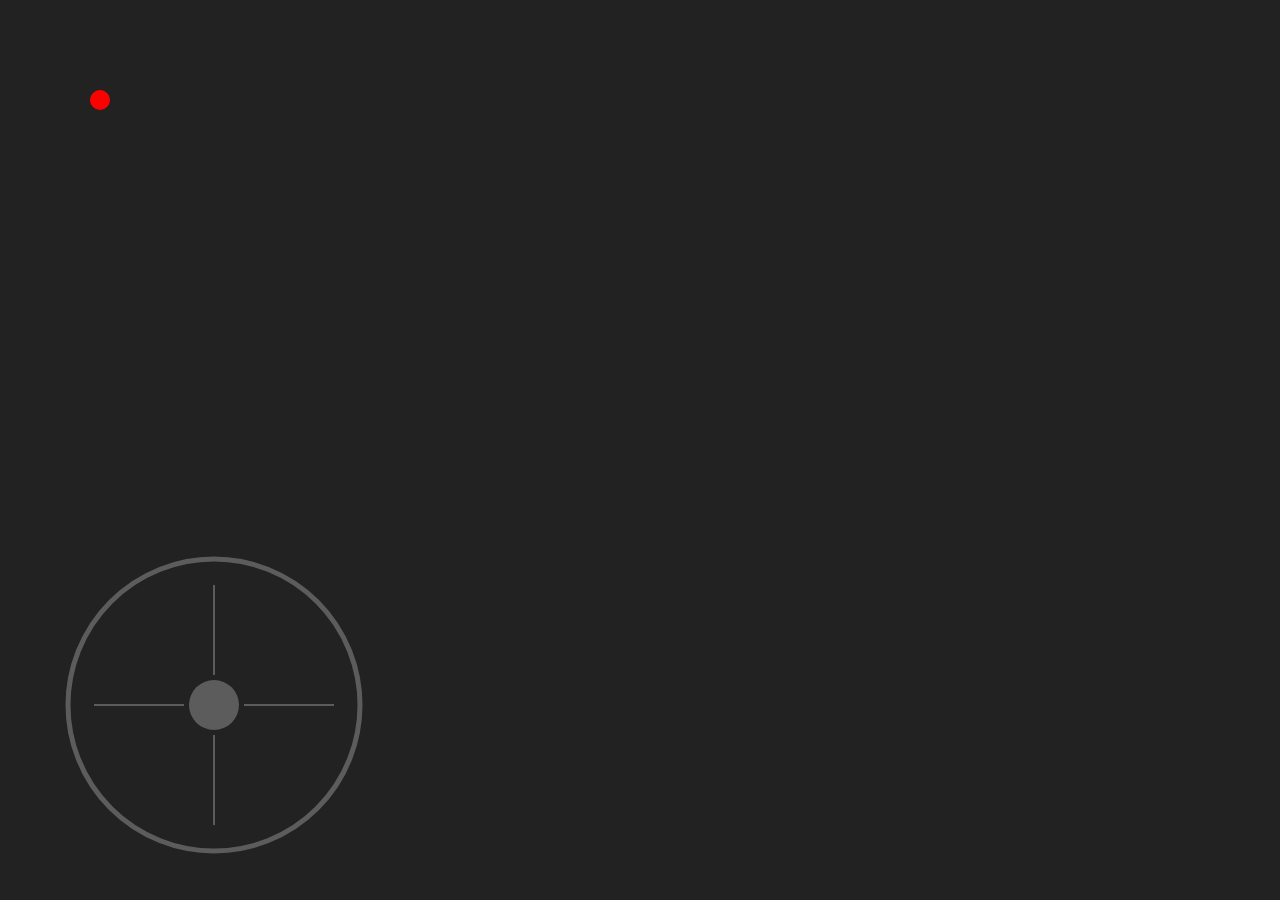
==== index.html @ 10c478e3 "vp and trackpad" ====
<!doctype html>
<!--
Author : Alexander Perlock
MACID : perlocka

Date Created     : 02 03 26
Date Modified    : 02 03 26

Main page for JS assignment
-->
<html>

<head>
    <meta charset="utf-8">
    <meta name="viewport" content="width=device-width, initial-scale=1.0">

    <title>TODO : Name JS Assignment</title>

    <link rel="stylesheet" href="./assets/css/global.css">

    <script src="./js/trackpad.js"></script> 
    <script src="./js/event_listeners.js"></script>

</head>

<body>
    <div id="display">
        <canvas id="banner" class="main"></canvas>
    </div>
    <div id="controls">
        <canvas id="trackpad" width="300" height="300"></canvas>
    </div>
</body>

</html>
---- assets/css/global.css ----
/* 
 * Author : Alexander Perlock
 * MACID : perlocka
 * Date Created : 02 03 26
 * Date Modified : 02 03 26
 * 
 * Global formating and imports
 */

/* Imports */
@import url(./colour.css);

/* Formating */
* {
    margin : 0;
    padding : 0;
}

body {
    background-color: var(--bg-colour);
    color: var(--fg-colour);

    overflow: hidden;
}

canvas {
    /* max-width: 99.48vw; */
    /* max-height: 99.48vh; */
}

.main {
    /* https://stackoverflow.com/questions/73546361/how-to-make-a-canvas-proportionally-responsive */
    /* width: 50vmin;
    height: 100vmin; */
    background-color: #222;
}


.trackpad {
    position:absolute;
    bottom: 5%;
    left: 5%;
    z-index: 10;
    border-radius: 100%;
}

@media (min-width: 720px) {
    /* .main {
        width: 100vmin;
        height: 50vmin;
    } */
}
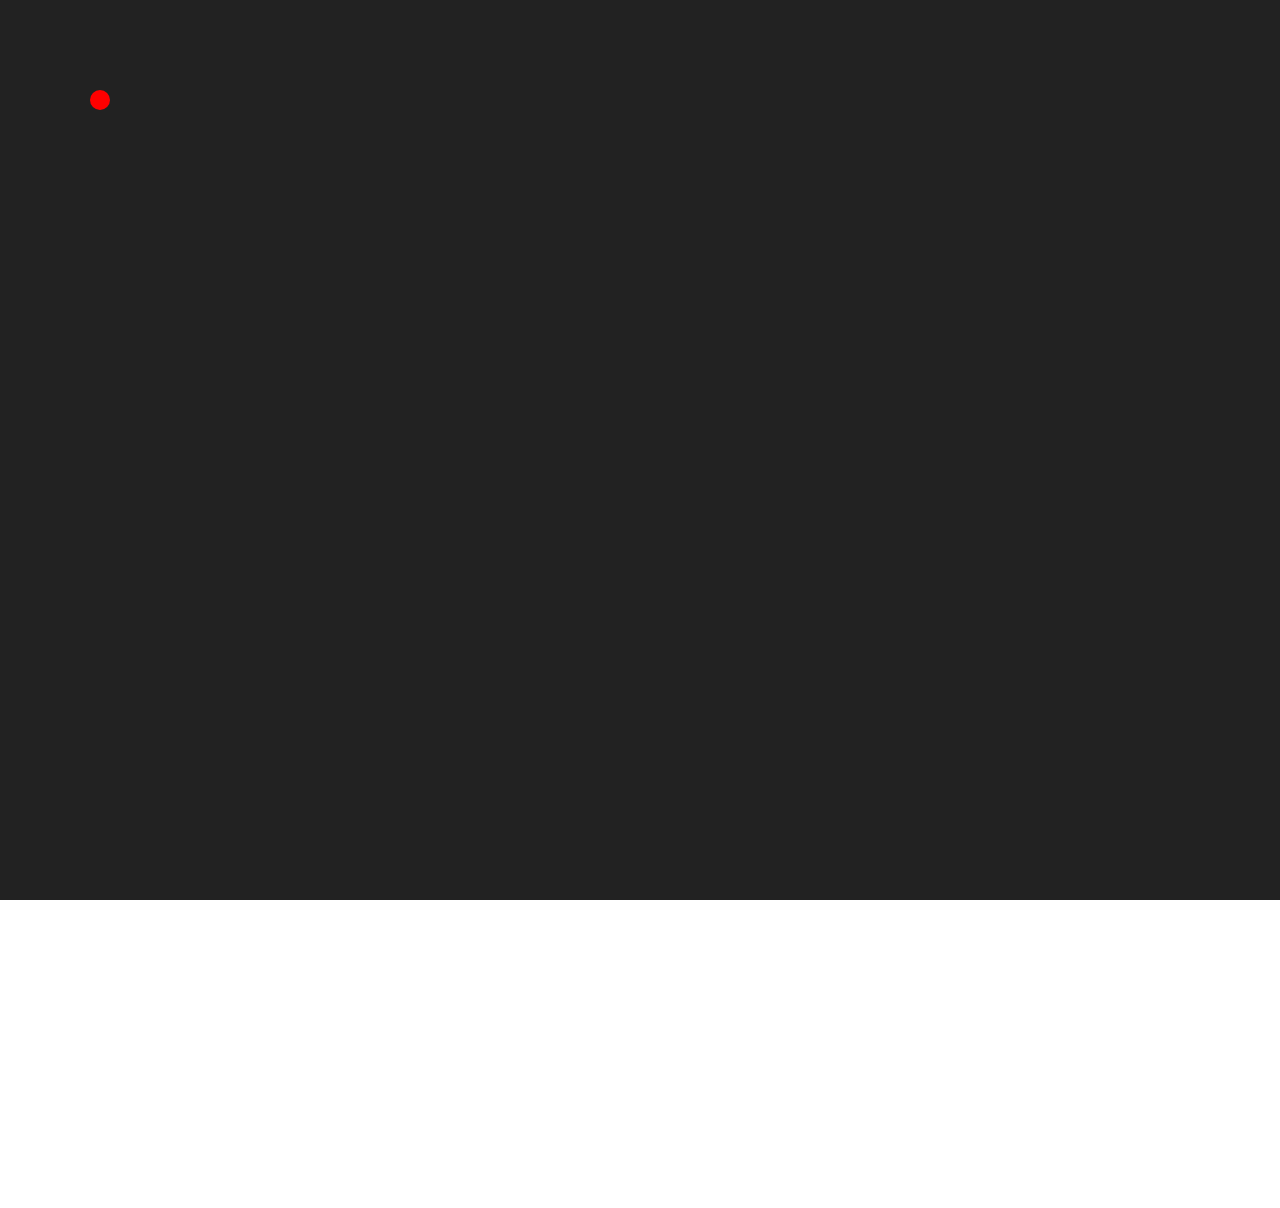
==== commit ab2bdd81: "added keyboard controls" ====
--- a/index.html
+++ b/index.html
@@ -18,7 +18,7 @@
 
     <link rel="stylesheet" href="./assets/css/global.css">
 
-    <script src="./js/trackpad.js"></script> 
+    <script src="./js/controls.js"></script> 
     <script src="./js/event_listeners.js"></script>
 
 </head>
--- a/assets/css/global.css
+++ b/assets/css/global.css
@@ -14,6 +14,12 @@
 * {
     margin : 0;
     padding : 0;
+    border : 0;
+    /* background-color: #222; */
+}
+
+html {
+    background-color: #222;
 }
 
 body {
@@ -23,10 +29,10 @@
     overflow: hidden;
 }
 
-canvas {
-    /* max-width: 99.48vw; */
-    /* max-height: 99.48vh; */
-}
+/* canvas {
+    max-width: 99.48vw; 
+    max-height: 99.48vh;
+} */
 
 .main {
     /* https://stackoverflow.com/questions/73546361/how-to-make-a-canvas-proportionally-responsive */
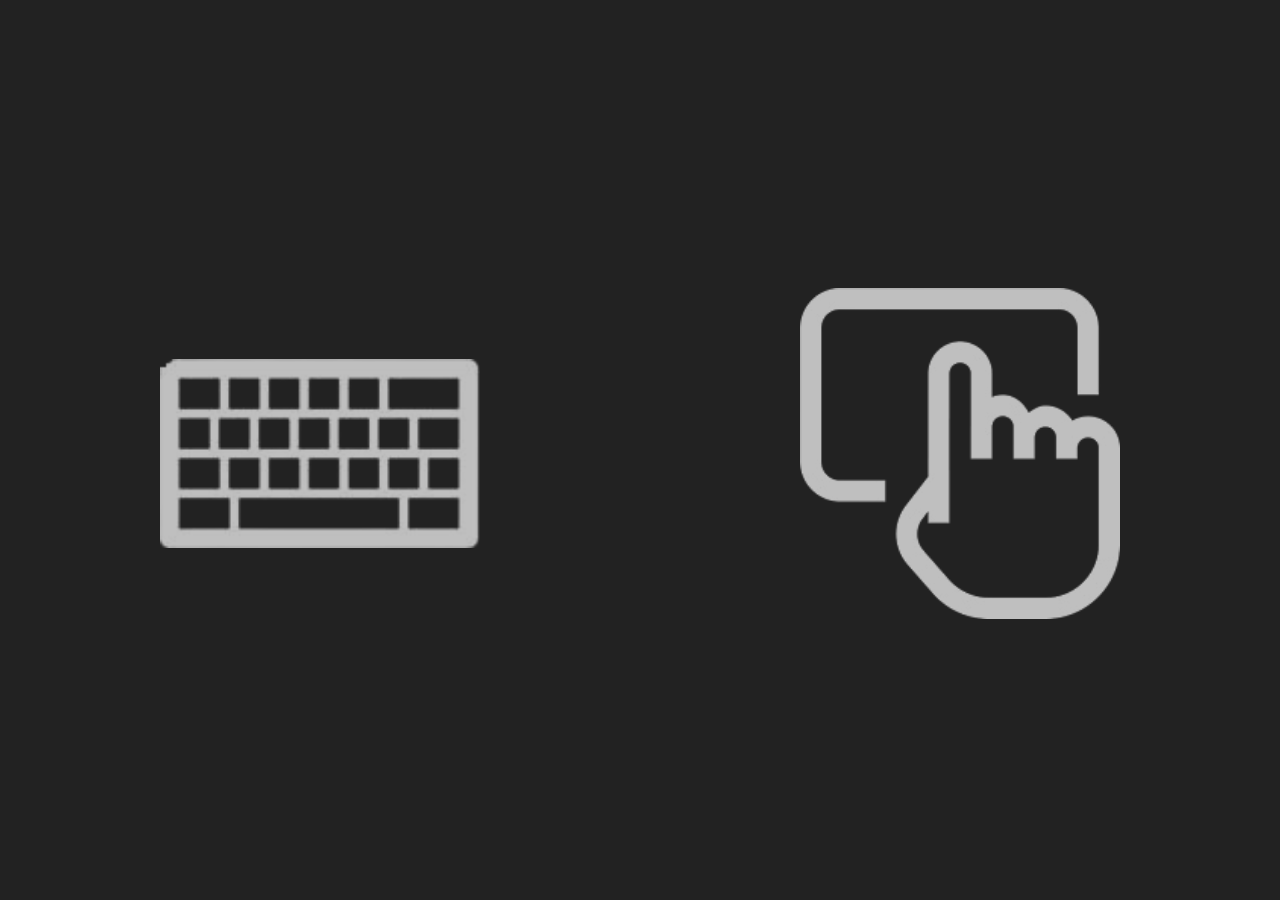
==== commit 87c9e86a: "screen control and swaping" ====
--- a/index.html
+++ b/index.html
@@ -19,17 +19,17 @@
     <link rel="stylesheet" href="./assets/css/global.css">
 
     <script src="./js/controls.js"></script> 
+    <script src="./js/logic.js"></script>
     <script src="./js/event_listeners.js"></script>
 
 </head>
 
 <body>
+    <canvas id="banner" class="main"></canvas>
     <div id="display">
-        <canvas id="banner" class="main"></canvas>
+        <!-- <canvas id="banner" class="main"></canvas> -->
     </div>
-    <div id="controls">
-        <canvas id="trackpad" width="300" height="300"></canvas>
-    </div>
+    <div id="controls"></div>
 </body>
 
 </html>
--- a/assets/css/global.css
+++ b/assets/css/global.css
@@ -2,7 +2,7 @@
  * Author : Alexander Perlock
  * MACID : perlocka
  * Date Created : 02 03 26
- * Date Modified : 02 03 26
+ * Date Modified : 10 03 26
  * 
  * Global formating and imports
  */
@@ -19,7 +19,7 @@
 }
 
 html {
-    background-color: #222;
+    background-color: var(--bg-colour);
 }
 
 body {
@@ -39,8 +39,24 @@
     /* width: 50vmin;
     height: 100vmin; */
     background-color: #222;
+    position: absolute;
+    top: 0;
+    left: 0;
 }
 
+#display {
+    display: block;
+    align-items: center;
+}
+
+#display > img {
+    filter: invert(75%);
+    /* margin-left: 25%; */
+    /* margin-bottom: 10%; */
+    z-index: 10;
+    width: 33%;
+    padding: 12.5%;
+}
 
 .trackpad {
     position:absolute;
@@ -51,8 +67,13 @@
 }
 
 @media (min-width: 720px) {
-    /* .main {
-        width: 100vmin;
-        height: 50vmin;
-    } */
+    #display {
+        display: flex;
+    }
+
+    #display > img {
+        margin-top: 10%;
+        padding: 12.5%;
+    }
+    
 }
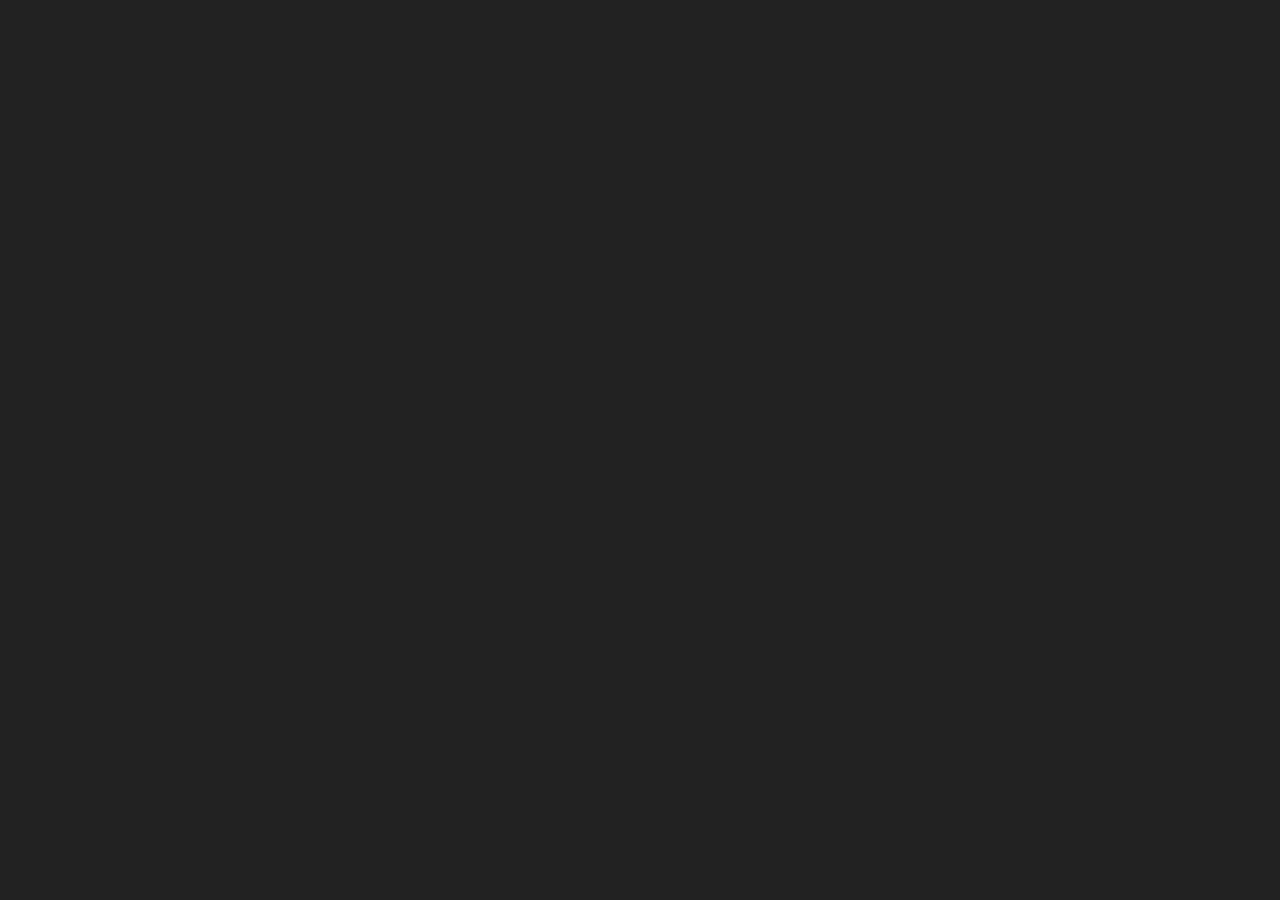
==== commit 68687538: "a" ====
--- a/index.html
+++ b/index.html
@@ -18,6 +18,7 @@
 
     <link rel="stylesheet" href="./assets/css/global.css">
 
+    <script src="./js/map.js"></script>
     <script src="./js/controls.js"></script> 
     <script src="./js/logic.js"></script>
     <script src="./js/event_listeners.js"></script>
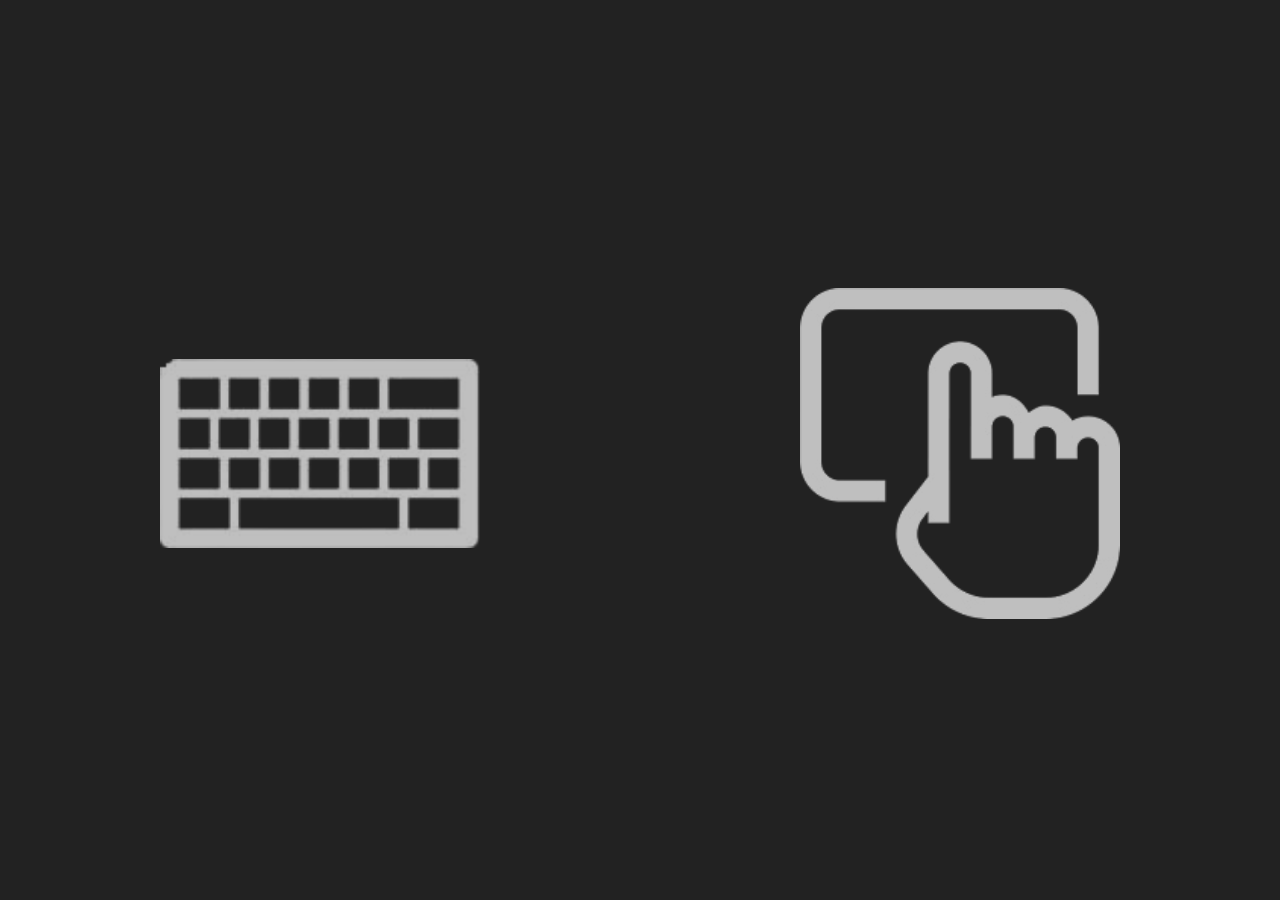
==== commit a1ba19c9: "Map and game" ====
--- a/index.html
+++ b/index.html
@@ -27,9 +27,7 @@
 
 <body>
     <canvas id="banner" class="main"></canvas>
-    <div id="display">
-        <!-- <canvas id="banner" class="main"></canvas> -->
-    </div>
+    <div id="display"> </div>
     <div id="controls"></div>
 </body>
 
--- a/assets/css/global.css
+++ b/assets/css/global.css
@@ -32,6 +32,17 @@
 /* canvas {
     max-width: 99.48vw; 
     max-height: 99.48vh;
+} */
+
+/* #banner {
+    max-height: 80%;
+    max-width: 80%;
+} */
+
+/* #banner {
+    left: 10%;
+    top: 5%;
+    bottom: 5%;
 } */
 
 .main {
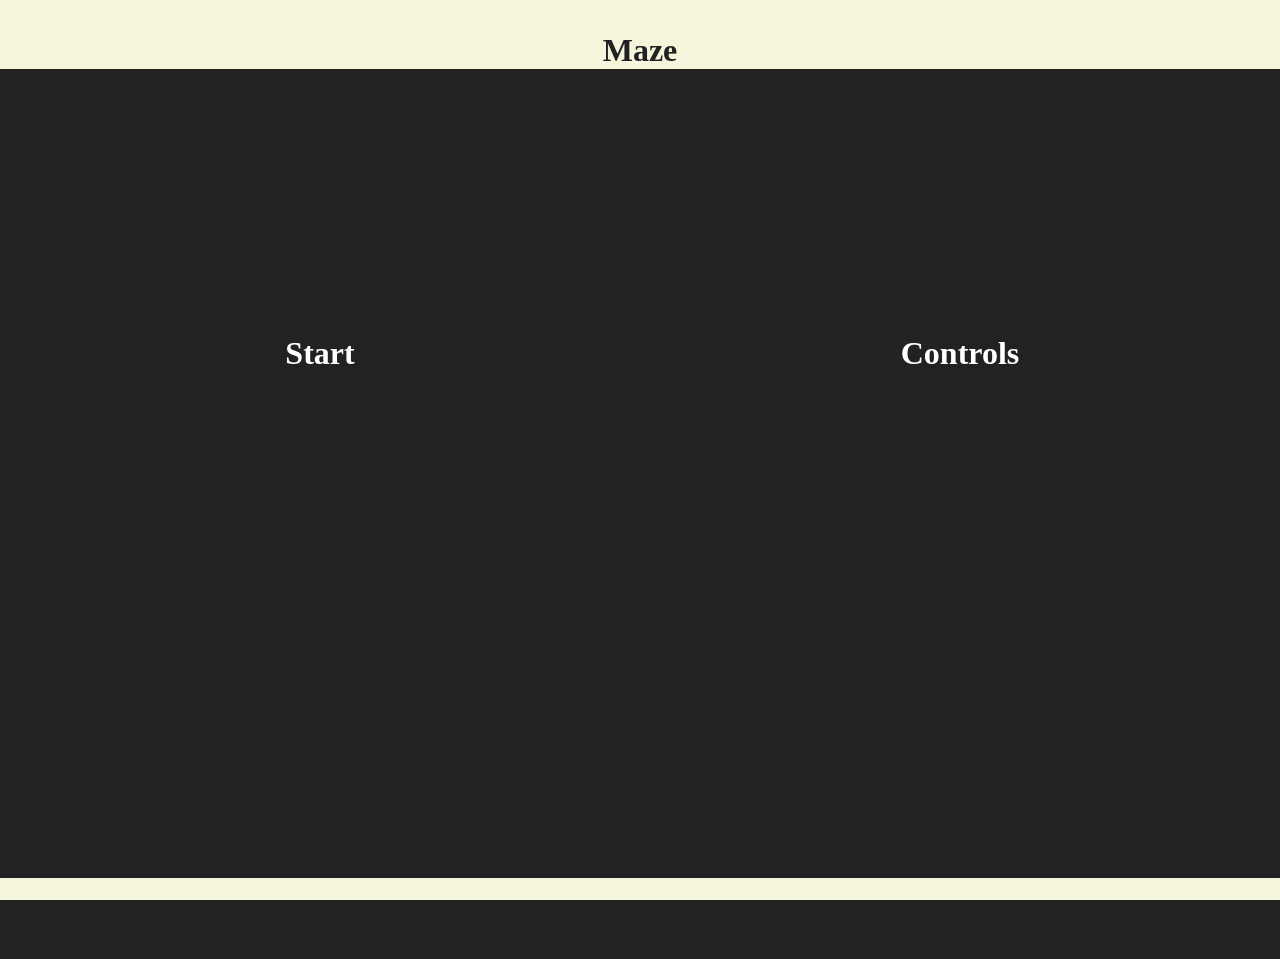
==== commit 0b5188bf: "setup" ====
--- a/index.html
+++ b/index.html
@@ -14,7 +14,7 @@
     <meta charset="utf-8">
     <meta name="viewport" content="width=device-width, initial-scale=1.0">
 
-    <title>TODO : Name JS Assignment</title>
+    <title>Maze</title>
 
     <link rel="stylesheet" href="./assets/css/global.css">
 
@@ -26,9 +26,11 @@
 </head>
 
 <body>
+    <header><div id="exit"></div><h1>Maze</h1></header>
     <canvas id="banner" class="main"></canvas>
     <div id="display"> </div>
     <div id="controls"></div>
+    <footer></footer>
 </body>
 
 </html>
--- a/assets/css/global.css
+++ b/assets/css/global.css
@@ -12,79 +12,114 @@
 
 /* Formating */
 * {
+    background-color: var(--bg-colour);
+    color: var(--fg-colour);
     margin : 0;
     padding : 0;
     border : 0;
-    /* background-color: #222; */
-}
-
-html {
-    background-color: var(--bg-colour);
+    font-size: 2vh + 2vw;
+    list-style: none;
 }
 
 body {
-    background-color: var(--bg-colour);
-    color: var(--fg-colour);
-
     overflow: hidden;
 }
 
-/* canvas {
-    max-width: 99.48vw; 
-    max-height: 99.48vh;
-} */
+header, header *, footer, footer * {
+    background-color: var(--h-bg-colour);
+    color: var(--h-fg-colour)
+}
 
-/* #banner {
-    max-height: 80%;
-    max-width: 80%;
-} */
+header, footer {
+    width: 100vw;
+    z-index: 20;
+}
 
-/* #banner {
-    left: 10%;
-    top: 5%;
-    bottom: 5%;
-} */
+header {
+    position: relative;
+    height: 7.5vh;
+}
+
+footer {
+    position: absolute;
+    height: 2.5vh;
+    bottom: 0;
+}
+
+header h1 {
+    padding-top: 2.5%;
+    text-align: center;
+}
+
+#exit {
+    position: absolute;
+    top : 0;
+    bottom: 0;
+    z-index: 30;
+}
+
 
 .main {
     /* https://stackoverflow.com/questions/73546361/how-to-make-a-canvas-proportionally-responsive */
     /* width: 50vmin;
     height: 100vmin; */
-    background-color: #222;
+    /* background-color: #222; */
     position: absolute;
     top: 0;
     left: 0;
 }
 
 #display {
-    display: block;
+    display: flex;
+    justify-content: space-around;
+    width: 100%;
+    height: 99vh;
     align-items: center;
 }
 
-#display > img {
-    filter: invert(75%);
-    /* margin-left: 25%; */
-    /* margin-bottom: 10%; */
+#display > * {
     z-index: 10;
-    width: 33%;
+    /* max-width: 25%; */
+    width: 100%;
+    height: 40%;
     padding: 12.5%;
+    align-items: center;
+    text-align: center;
 }
 
 .trackpad {
-    position:absolute;
+    position: absolute;
     bottom: 5%;
     left: 5%;
     z-index: 10;
     border-radius: 100%;
 }
 
+@media (max-width: 720px) {
+    #display {
+        flex-direction: column;
+        align-self: center;
+    }
+
+    #display > * {
+        align-self: center;
+        width: 75vw;
+    }
+    
+}
+
 @media (min-width: 720px) {
     #display {
-        display: flex;
+        align-self: center;
     }
 
-    #display > img {
-        margin-top: 10%;
-        padding: 12.5%;
-    }
-    
+}
+
+.clickable:hover, .clickable:hover * {
+    cursor: grab;
+    background-color: var(--hover-colour);
+}
+
+.hidden {
+    display: none;   
 }
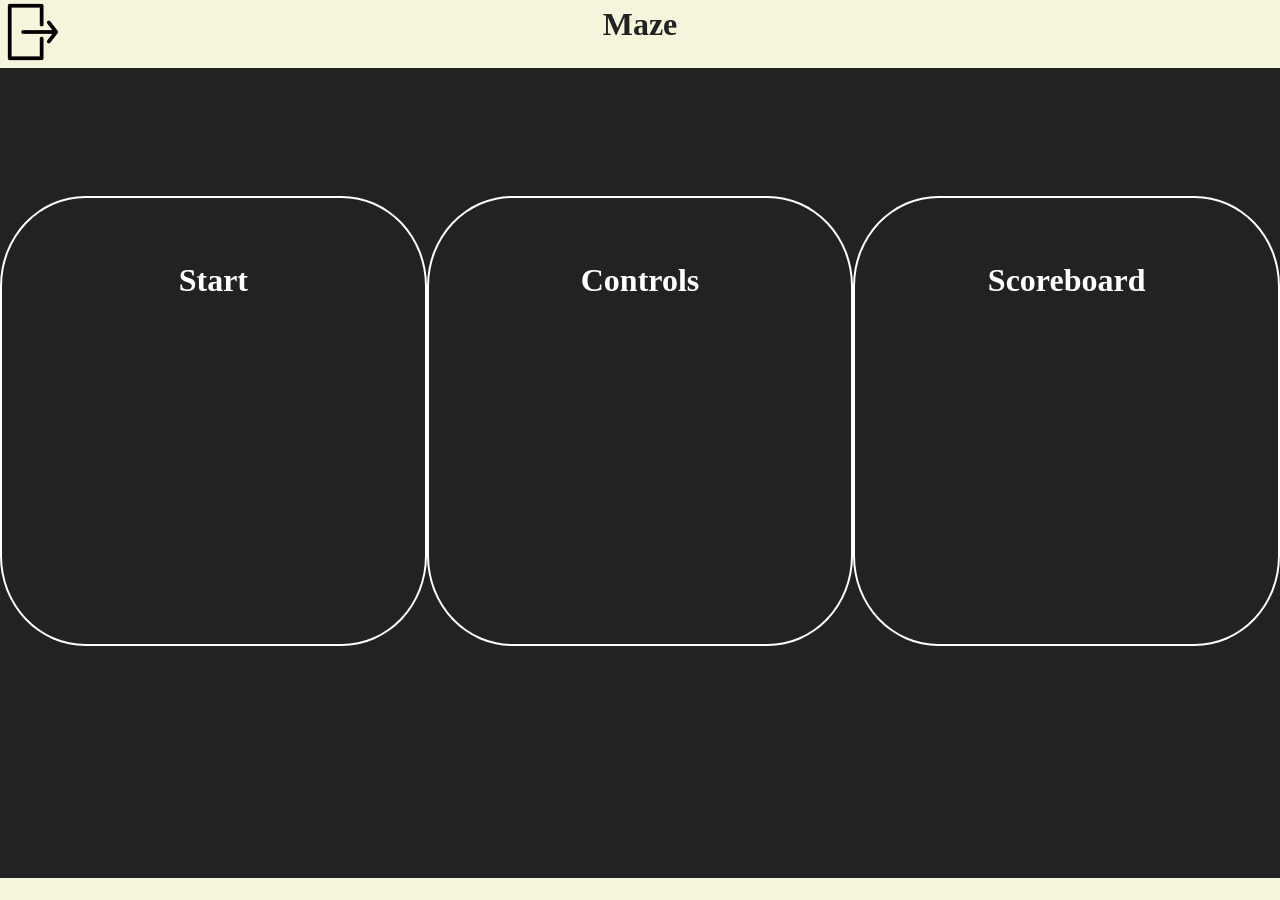
==== commit 70d2cd62: "Worst UI ever made" ====
--- a/index.html
+++ b/index.html
@@ -26,7 +26,7 @@
 </head>
 
 <body>
-    <header><div id="exit"></div><h1>Maze</h1></header>
+    <header><img src="./assets/images/exit.png" id="exit" width="64px" height="64px" class="hidden"><h1 class="hidden">Maze</h1></header>
     <canvas id="banner" class="main"></canvas>
     <div id="display"> </div>
     <div id="controls"></div>
--- a/assets/css/global.css
+++ b/assets/css/global.css
@@ -12,7 +12,7 @@
 
 /* Formating */
 * {
-    background-color: var(--bg-colour);
+    /* background-color: var(--bg-colour); */
     color: var(--fg-colour);
     margin : 0;
     padding : 0;
@@ -22,12 +22,13 @@
 }
 
 body {
+    background-color: var(--bg-colour);
     overflow: hidden;
 }
 
 header, header *, footer, footer * {
     background-color: var(--h-bg-colour);
-    color: var(--h-fg-colour)
+    color: var(--h-fg-colour);
 }
 
 header, footer {
@@ -46,8 +47,13 @@
     bottom: 0;
 }
 
+header img {
+    max-height: 7.5vh;
+}
+
 header h1 {
-    padding-top: 2.5%;
+    position: relative;
+    padding-top: 0.5%;
     text-align: center;
 }
 
@@ -63,26 +69,26 @@
     /* https://stackoverflow.com/questions/73546361/how-to-make-a-canvas-proportionally-responsive */
     /* width: 50vmin;
     height: 100vmin; */
-    /* background-color: #222; */
+    background-color: var(--bg-colour);
+    /* color: var(--fg-colour); */
     position: absolute;
-    top: 0;
+    top: 7.5vh;
     left: 0;
 }
 
 #display {
     display: flex;
     justify-content: space-around;
-    width: 100%;
-    height: 99vh;
+    /* width: 100%; */
     align-items: center;
 }
 
 #display > * {
     z-index: 10;
-    /* max-width: 25%; */
-    width: 100%;
-    height: 40%;
-    padding: 12.5%;
+    width: 25%;
+    padding: 5%;
+    border: 2px solid var(--fg-colour);
+    border-radius: 20%;
     align-items: center;
     text-align: center;
 }
@@ -97,6 +103,7 @@
 
 @media (max-width: 720px) {
     #display {
+        height: 80vh;
         flex-direction: column;
         align-self: center;
     }
@@ -110,6 +117,9 @@
 
 @media (min-width: 720px) {
     #display {
+        padding-top: 10%;
+        height: 50vh;
+        align-items: stretch;
         align-self: center;
     }
 
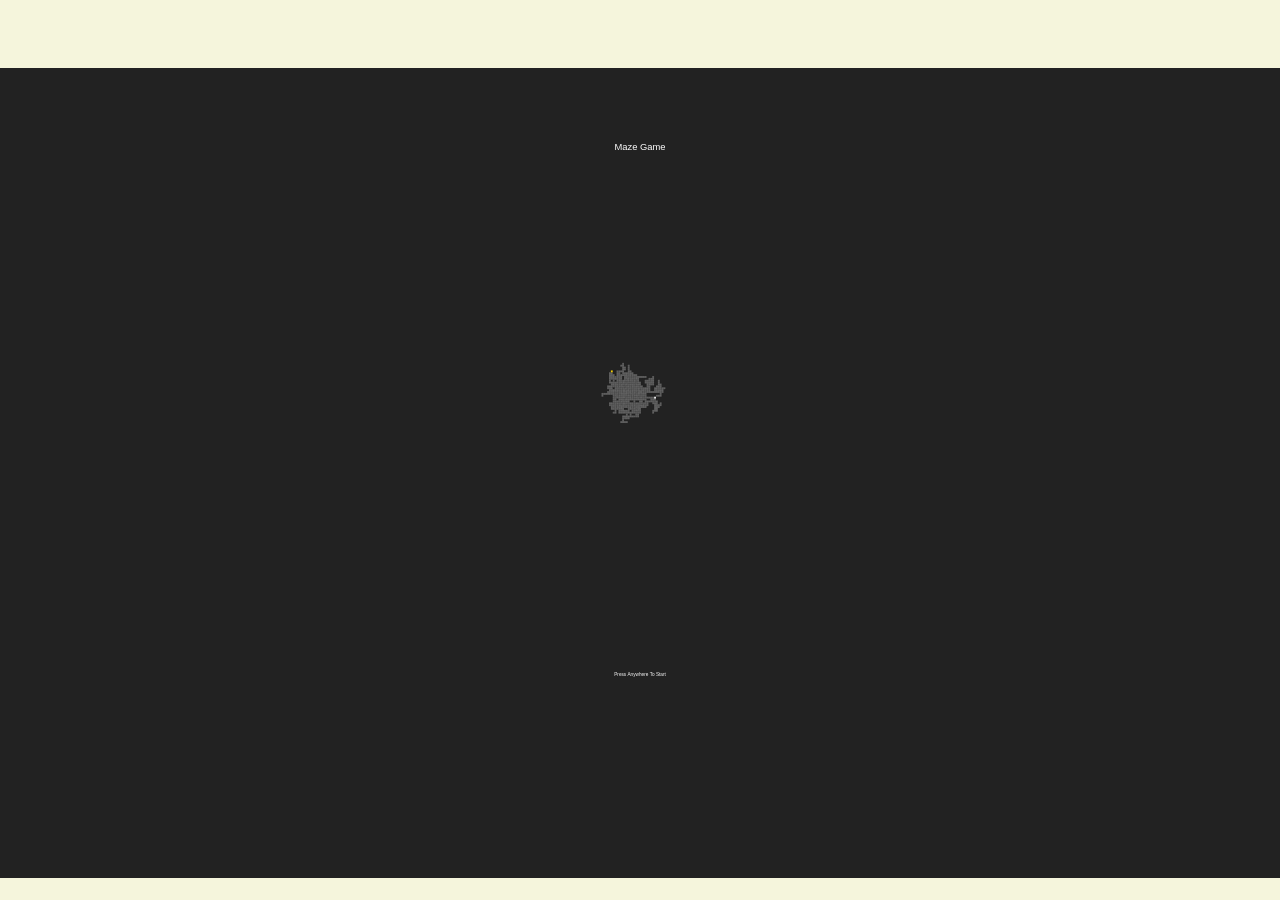
==== commit 13e3e6ee: "logic done" ====
--- a/index.html
+++ b/index.html
@@ -20,7 +20,8 @@
 
     <script src="./js/map.js"></script>
     <script src="./js/controls.js"></script> 
-    <script src="./js/logic.js"></script>
+    <script src="./js/pages.js"></script>
+    <script src="./js/maze.js"></script>
     <script src="./js/event_listeners.js"></script>
 
 </head>
@@ -28,7 +29,7 @@
 <body>
     <header><img src="./assets/images/exit.png" id="exit" width="64px" height="64px" class="hidden"><h1 class="hidden">Maze</h1></header>
     <canvas id="banner" class="main"></canvas>
-    <div id="display"> </div>
+    <div id="display"></div>
     <div id="controls"></div>
     <footer></footer>
 </body>
--- a/assets/css/global.css
+++ b/assets/css/global.css
@@ -9,16 +9,24 @@
 
 /* Imports */
 @import url(./colour.css);
+@import url(./pages.css);
+@import url(./info.css);
+@import url(./start_page.css);
+@import url(./settings_page.css);
+@import url(./scoreboard_page.css);
 
 /* Formating */
 * {
-    /* background-color: var(--bg-colour); */
     color: var(--fg-colour);
     margin : 0;
     padding : 0;
     border : 0;
-    font-size: 2vh + 2vw;
+    font-size: 3vh;
     list-style: none;
+}
+
+h1 {
+    font-size: 5vh;
 }
 
 body {
@@ -76,21 +84,8 @@
     left: 0;
 }
 
-#display {
-    display: flex;
-    justify-content: space-around;
-    /* width: 100%; */
-    align-items: center;
-}
-
-#display > * {
-    z-index: 10;
-    width: 25%;
-    padding: 5%;
-    border: 2px solid var(--fg-colour);
-    border-radius: 20%;
-    align-items: center;
-    text-align: center;
+.inverted {
+    filter: invert(100%);
 }
 
 .trackpad {
@@ -101,33 +96,18 @@
     border-radius: 100%;
 }
 
-@media (max-width: 720px) {
-    #display {
-        height: 80vh;
-        flex-direction: column;
-        align-self: center;
-    }
-
-    #display > * {
-        align-self: center;
-        width: 75vw;
-    }
-    
+.clickable {
+    border: 1px solid var(--fg-colour);
+    border-radius: 50px;
 }
 
-@media (min-width: 720px) {
-    #display {
-        padding-top: 10%;
-        height: 50vh;
-        align-items: stretch;
-        align-self: center;
-    }
-
+.clickable:hover {
+    cursor: grab;
+    background-color: var(--hover-colour)
 }
 
-.clickable:hover, .clickable:hover * {
-    cursor: grab;
-    background-color: var(--hover-colour);
+.selected {
+    background-color: var(--selected-colour);
 }
 
 .hidden {
